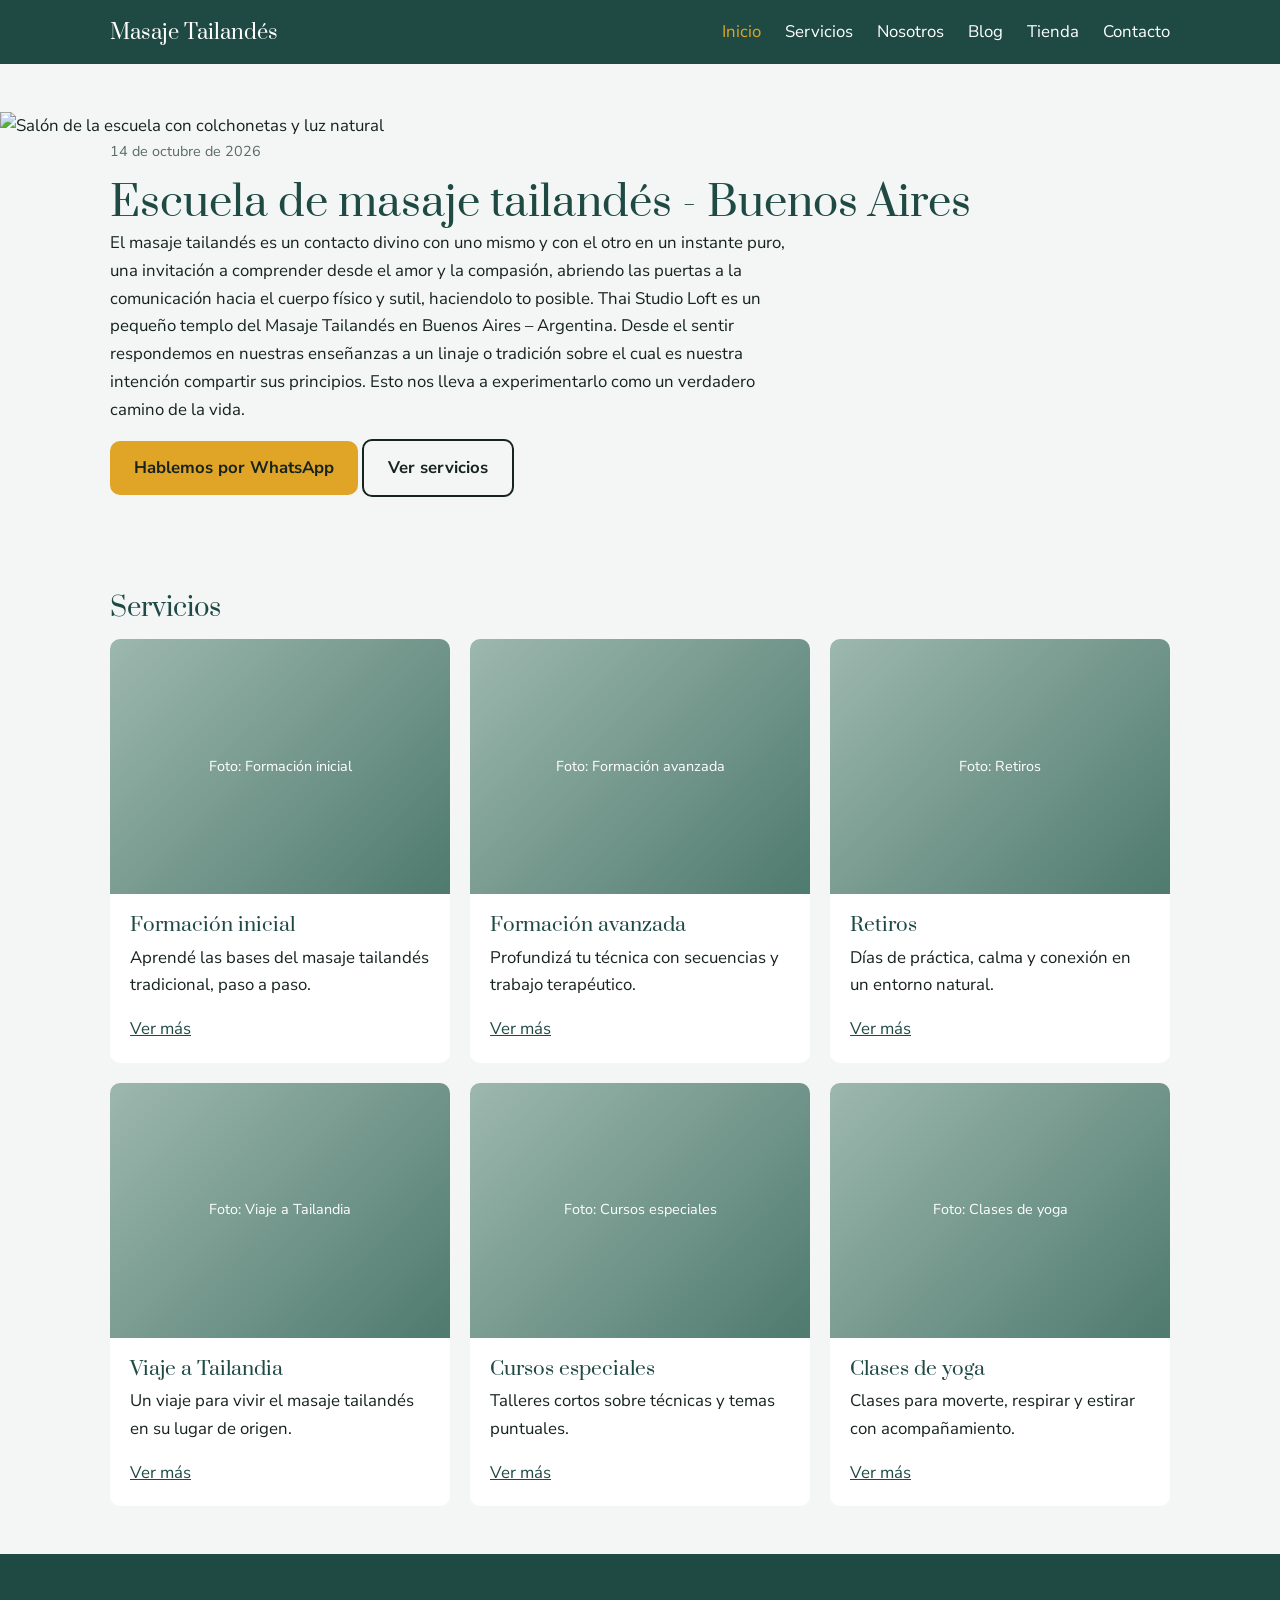
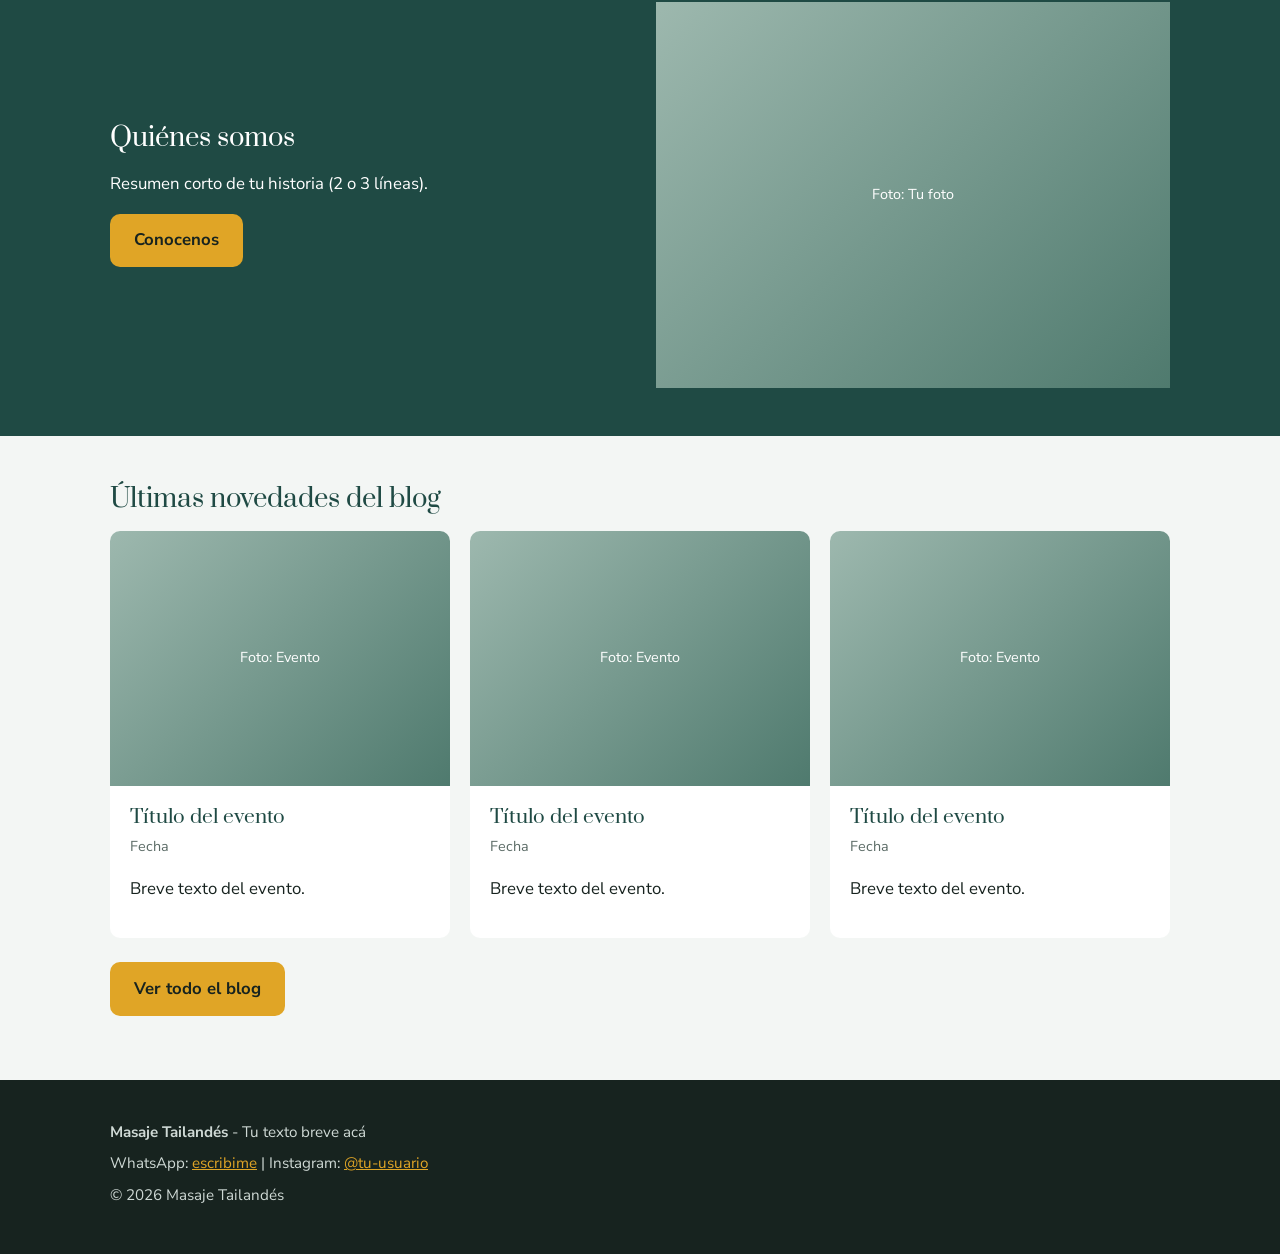
==== masaje-tailandes/index.html @ ac65d496 "esqueleto completo" ====
<!DOCTYPE html>
<html lang="es">
<head>
  <meta charset="UTF-8">
  <meta name="viewport" content="width=device-width, initial-scale=1.0">
  <title>Inicio | Masaje Tailandés</title>
  <meta name="description" content="Escuela de masaje tailandés: formaciones, retiros, viajes a Tailandia y clases de yoga.">
  <link rel="preconnect" href="https://fonts.googleapis.com">
  <link href="https://fonts.googleapis.com/css2?family=Nunito+Sans:wght@400;700&family=Prata&display=swap" rel="stylesheet">
  <link rel="stylesheet" href="css/estilos.css">
</head>
<body>
<header>
  <div class="contenedor barra">
    <a class="logo" href="index.html">Masaje Tailandés</a>
    <button class="hamburguesa" aria-label="Abrir menú" aria-expanded="false">&#9776;</button>
    <nav aria-label="Principal"><ul><li><a href="index.html" class=activo>Inicio</a></li><li><a href="servicios.html">Servicios</a><ul class="submenu"><li><a href="formacion-inicial.html">Formación inicial</a></li><li><a href="formacion-avanzada.html">Formación avanzada</a></li><li><a href="retiros.html">Retiros</a></li><li><a href="viaje-a-tailandia.html">Viaje a Tailandia</a></li><li><a href="cursos-especiales.html">Cursos especiales</a></li><li><a href="clases-de-yoga.html">Clases de yoga</a></li></ul></li><li><a href="nosotros.html">Nosotros</a></li><li><a href="blog.html">Blog</a></li><li><a href="tienda.html">Tienda</a></li><li><a href="contacto.html">Contacto</a></li></ul></nav>
  </div>
</header>
<main>
<section class="banner">
  <img src="img/portada.jpg" alt="Salón de la escuela con colchonetas y luz natural">
  <div class="contenedor">
    <p class="fecha">14 de octubre de 2026</p>
    <h1>Escuela de masaje tailandés - Buenos Aires</h1>
    <p>El masaje tailandés es un contacto divino con uno mismo y con el otro en un instante puro, una invitación a comprender desde el amor y la compasión, abriendo las puertas a la comunicación hacia el cuerpo físico y sutil, haciendolo to posible.

Thai Studio Loft es un pequeño templo del Masaje Tailandés en Buenos Aires – Argentina. 

Desde el sentir respondemos en nuestras enseñanzas a un linaje o tradición sobre el cual es nuestra intención compartir sus principios.

Esto nos lleva a experimentarlo como un verdadero camino de la vida.</p>
    <div class="botones">
      <a class="boton" href="https://wa.me/549XXXXXXXXXX?text=Hola!%20Quiero%20más%20información" target="_blank" rel="noopener">Hablemos por WhatsApp</a>
      <a class="boton boton-borde" href="servicios.html">Ver servicios</a>
    </div>
  </div>
</section>
<section><div class="contenedor"><h2>Servicios</h2><div class="grilla"><article class="tarjeta"><div class="foto"><!-- Reemplazá este div por: <img src="img/TU-FOTO.webp" alt="Formación inicial"> -->Foto: Formación inicial</div><div class="texto"><h3>Formación inicial</h3><p>Aprendé las bases del masaje tailandés tradicional, paso a paso.</p><a href="formacion-inicial.html">Ver más</a></div></article><article class="tarjeta"><div class="foto"><!-- Reemplazá este div por: <img src="img/TU-FOTO.webp" alt="Formación avanzada"> -->Foto: Formación avanzada</div><div class="texto"><h3>Formación avanzada</h3><p>Profundizá tu técnica con secuencias y trabajo terapéutico.</p><a href="formacion-avanzada.html">Ver más</a></div></article><article class="tarjeta"><div class="foto"><!-- Reemplazá este div por: <img src="img/TU-FOTO.webp" alt="Retiros"> -->Foto: Retiros</div><div class="texto"><h3>Retiros</h3><p>Días de práctica, calma y conexión en un entorno natural.</p><a href="retiros.html">Ver más</a></div></article><article class="tarjeta"><div class="foto"><!-- Reemplazá este div por: <img src="img/TU-FOTO.webp" alt="Viaje a Tailandia"> -->Foto: Viaje a Tailandia</div><div class="texto"><h3>Viaje a Tailandia</h3><p>Un viaje para vivir el masaje tailandés en su lugar de origen.</p><a href="viaje-a-tailandia.html">Ver más</a></div></article><article class="tarjeta"><div class="foto"><!-- Reemplazá este div por: <img src="img/TU-FOTO.webp" alt="Cursos especiales"> -->Foto: Cursos especiales</div><div class="texto"><h3>Cursos especiales</h3><p>Talleres cortos sobre técnicas y temas puntuales.</p><a href="cursos-especiales.html">Ver más</a></div></article><article class="tarjeta"><div class="foto"><!-- Reemplazá este div por: <img src="img/TU-FOTO.webp" alt="Clases de yoga"> -->Foto: Clases de yoga</div><div class="texto"><h3>Clases de yoga</h3><p>Clases para moverte, respirar y estirar con acompañamiento.</p><a href="clases-de-yoga.html">Ver más</a></div></article></div></div></section>
<section class="fondo-jade"><div class="contenedor dos-col"><div><h2>Quiénes somos</h2><p>Resumen corto de tu historia (2 o 3 líneas).</p><a class="boton" href="nosotros.html">Conocenos</a></div><div class="foto"><!-- Reemplazá este div por: <img src="img/TU-FOTO.webp" alt="Tu foto"> -->Foto: Tu foto</div></div></section>
<section><div class="contenedor"><h2>Últimas novedades del blog</h2><div class="grilla"><article class="tarjeta"><div class="foto"><!-- Reemplazá este div por: <img src="img/TU-FOTO.webp" alt="Evento"> -->Foto: Evento</div><div class="texto"><h3>Título del evento</h3><p class="fecha">Fecha</p><p>Breve texto del evento.</p></div></article><article class="tarjeta"><div class="foto"><!-- Reemplazá este div por: <img src="img/TU-FOTO.webp" alt="Evento"> -->Foto: Evento</div><div class="texto"><h3>Título del evento</h3><p class="fecha">Fecha</p><p>Breve texto del evento.</p></div></article><article class="tarjeta"><div class="foto"><!-- Reemplazá este div por: <img src="img/TU-FOTO.webp" alt="Evento"> -->Foto: Evento</div><div class="texto"><h3>Título del evento</h3><p class="fecha">Fecha</p><p>Breve texto del evento.</p></div></article></div><p style="margin-top:1.5rem"><a class="boton" href="blog.html">Ver todo el blog</a></p></div></section>
</main>
<footer>
  <div class="contenedor">
    <p><strong>Masaje Tailandés</strong> - Tu texto breve acá</p>
    <p>WhatsApp: <a href="https://wa.me/549XXXXXXXXXX" target="_blank" rel="noopener">escribime</a> | Instagram: <a href="https://instagram.com/TU-USUARIO" target="_blank" rel="noopener">@tu-usuario</a></p>
    <p>&copy; 2026 Masaje Tailandés</p>
  </div>
</footer>
<script src="js/main.js"></script>
</body>
</html>
---- masaje-tailandes/css/estilos.css ----
/* ===== 1. COLORES Y TIPOGRAFÍA (cambiá acá y se actualiza toda la web) ===== */
:root{
  --jade:#1F4A44;      /* color principal */
  --jade-claro:#E4ECE8;
  --oro:#E0A526;       /* color de acento (botones) */
  --fondo:#F3F6F4;
  --texto:#17231F;
  --blanco:#fff;
  --radio:10px;
}
*{box-sizing:border-box;margin:0;padding:0}
html{scroll-behavior:smooth}
body{font-family:'Nunito Sans',system-ui,sans-serif;background:var(--fondo);color:var(--texto);line-height:1.65;font-size:1.05rem}
h1,h2,h3{font-family:'Prata',Georgia,serif;font-weight:400;line-height:1.2;color:var(--jade)}
h1{font-size:2rem} h2{font-size:1.6rem;margin-bottom:1rem} h3{font-size:1.2rem;margin-bottom:.4rem}
p{margin-bottom:1rem;max-width:70ch}
a{color:var(--jade)}
img{max-width:100%;display:block}
:focus-visible{outline:3px solid var(--oro);outline-offset:2px}

/* ===== 2. ESTRUCTURA GENERAL ===== */
.contenedor{width:100%;max-width:1100px;margin:0 auto;padding:0 1.25rem}
section{padding:3rem 0}
.fondo-jade{background:var(--jade);color:var(--blanco)}
.fondo-jade h2,.fondo-jade h3{color:var(--blanco)}

/* ===== 3. ENCABEZADO Y MENÚ (celular primero) ===== */
header{background:var(--jade);position:sticky;top:0;z-index:10}
.barra{display:flex;flex-wrap:wrap;justify-content:space-between;align-items:center;min-height:64px}
.logo{font-family:'Prata',serif;color:var(--blanco);text-decoration:none;font-size:1.25rem}
.hamburguesa{background:none;border:2px solid var(--blanco);color:var(--blanco);font-size:1.4rem;border-radius:8px;padding:.1rem .6rem;cursor:pointer}
nav{display:none;width:100%;padding-bottom:1rem}
nav.abierto{display:block}
nav ul{list-style:none}
nav a{display:block;color:var(--blanco);text-decoration:none;padding:.55rem 0}
nav a:hover,nav a.activo{color:var(--oro)}
.submenu{padding-left:1rem}

/* ===== 4. BOTONES ===== */
.boton{display:inline-block;background:var(--oro);color:var(--texto);padding:.8rem 1.5rem;border-radius:var(--radio);text-decoration:none;font-weight:700}
.boton:hover{filter:brightness(1.08)}
.boton-borde{background:none;border:2px solid currentColor;color:inherit}

/* ===== 5. PORTADA ===== */
.portada{background:var(--jade);color:var(--blanco);padding:4rem 0}
.portada h1{color:var(--blanco);font-size:2.4rem;margin-bottom:1rem}
.portada .botones{display:flex;gap:.75rem;flex-wrap:wrap;margin-top:1.5rem}
.cabecera-pagina{background:var(--jade-claro);padding:2.5rem 0}

/* ===== 6. TARJETAS (1 columna celular, 2 tablet, 3 computadora) ===== */
.grilla{display:grid;grid-template-columns:1fr;gap:1.25rem}
.tarjeta{background:var(--blanco);border-radius:var(--radio);overflow:hidden;display:flex;flex-direction:column}
.tarjeta .texto{padding:1.25rem;display:flex;flex-direction:column;flex:1}
.tarjeta .texto p{flex:1}
.foto{aspect-ratio:4/3;background:linear-gradient(135deg,#9db8ae,#4f7a6e);display:grid;place-items:center;color:var(--blanco);font-size:.9rem;text-align:center;padding:1rem}
img{object-fit:cover}
.fecha{font-size:.9rem;color:#5b6b66}
.dos-col{display:grid;grid-template-columns:1fr;gap:2rem;align-items:center}
.precio{font-weight:700;font-size:1.15rem;margin-bottom:.75rem}
.datos{list-style:none;margin-bottom:1.5rem}
.datos li{padding:.4rem 0;border-bottom:1px solid var(--jade-claro)}

/* ===== 7. FORMULARIO Y PIE ===== */
label{display:block;font-weight:700;margin:1rem 0 .3rem}
input,textarea{width:100%;padding:.7rem;border:1px solid #9aa9a3;border-radius:8px;font:inherit}
footer{background:var(--texto);color:#cfd9d5;padding:2.5rem 0;font-size:.95rem}
footer a{color:var(--oro)}
footer p{margin-bottom:.4rem}

/* ===== 8. TABLET (desde 768px) ===== */
@media (min-width:768px){
  h1{font-size:2.6rem} .portada h1{font-size:3.2rem}
  .grilla{grid-template-columns:repeat(2,1fr)}
  .dos-col{grid-template-columns:1fr 1fr}
}

/* ===== 9. COMPUTADORA (desde 1024px) ===== */
@media (min-width:1024px){
  .hamburguesa{display:none}
  nav{display:block;width:auto;padding:0}
  nav>ul{display:flex;gap:1.5rem}
  nav li{position:relative}
  .submenu{display:none;position:absolute;top:100%;left:-1rem;background:var(--jade);min-width:230px;padding:.5rem 1rem;border-radius:0 0 var(--radio) var(--radio)}
  li:hover>.submenu,li:focus-within>.submenu{display:block}
  .grilla{grid-template-columns:repeat(3,1fr)}
}
@media (prefers-reduced-motion:reduce){html{scroll-behavior:auto}}
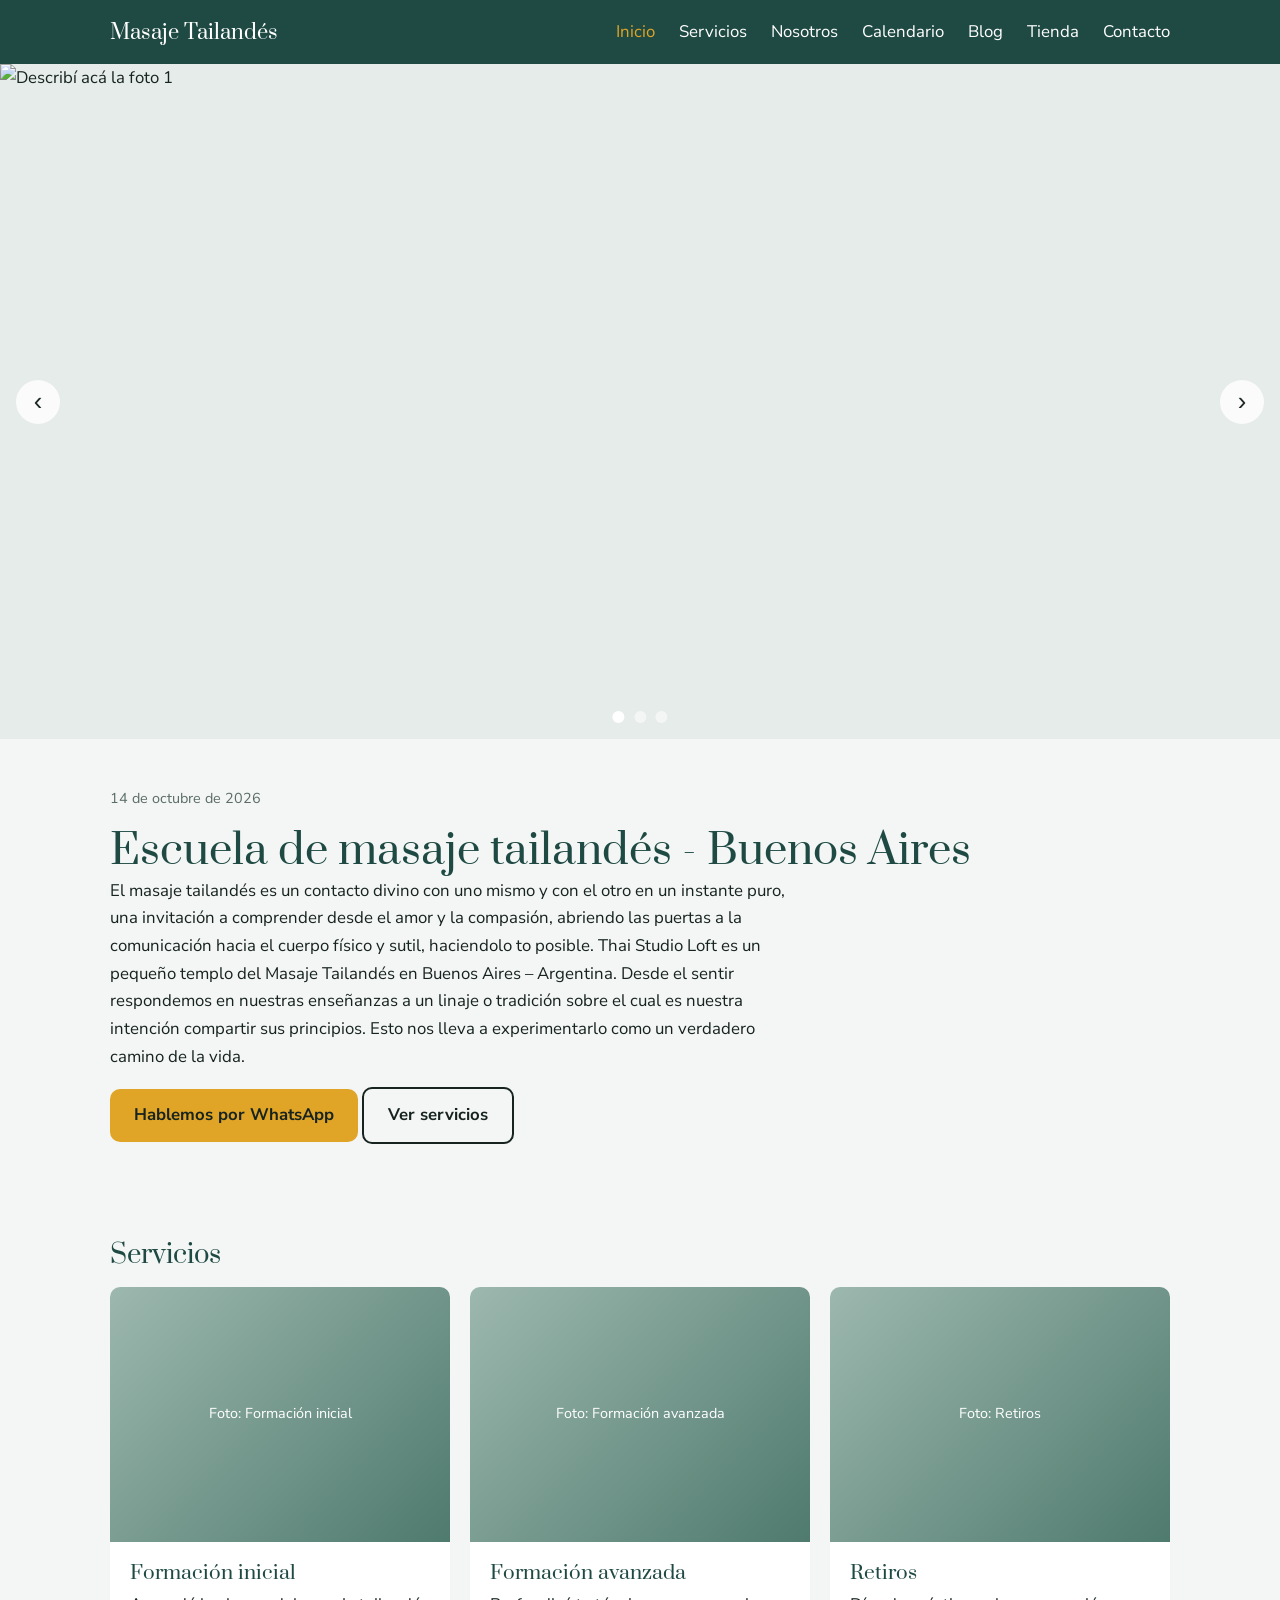
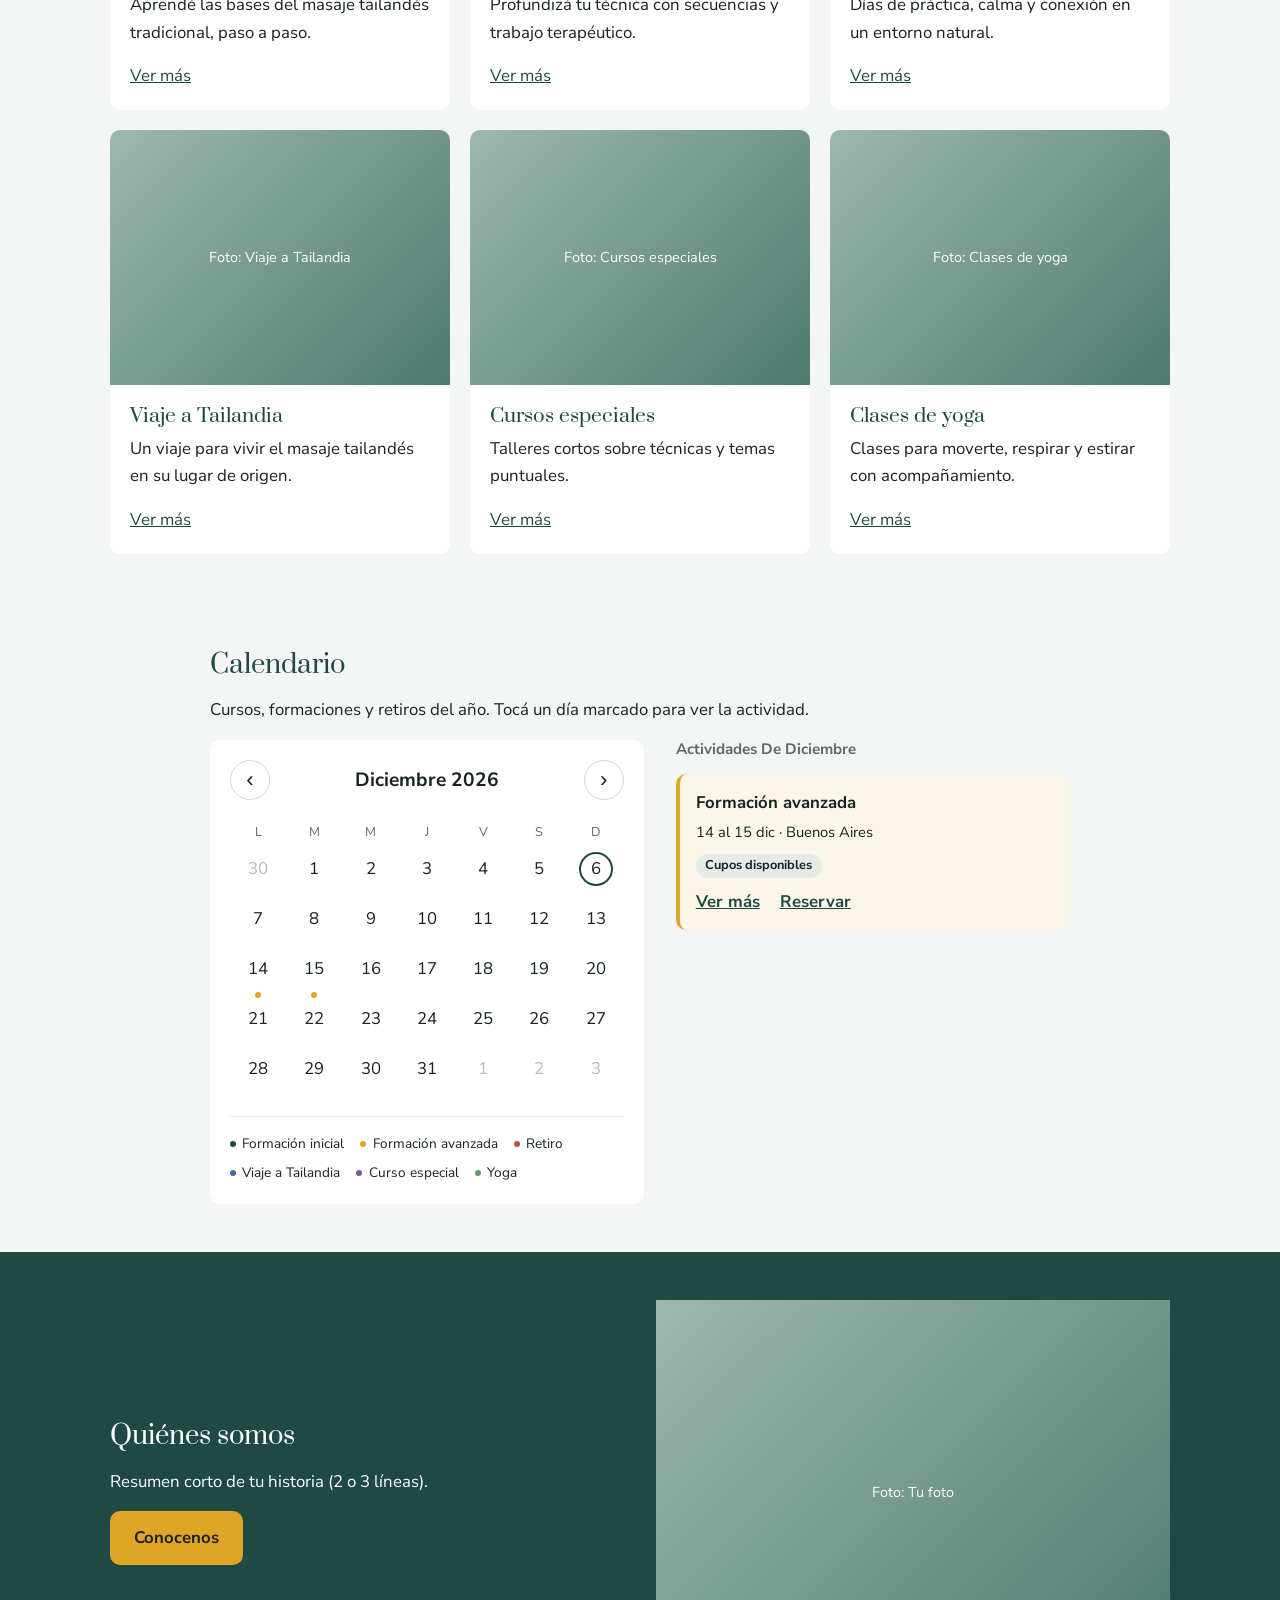
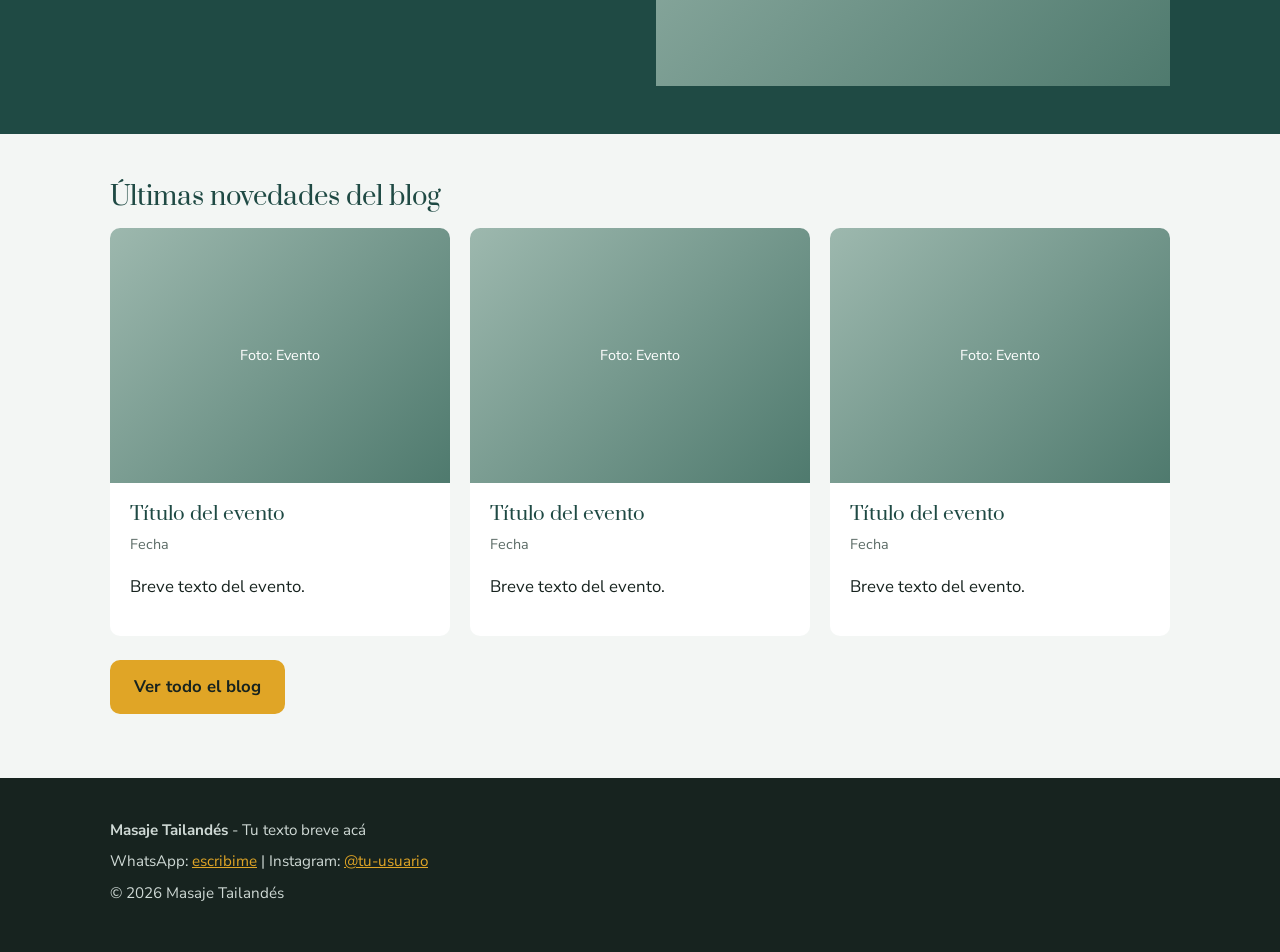
==== commit 061eef2d: "Agrega carrusel, calendario y link en el menú" ====
--- a/masaje-tailandes/index.html
+++ b/masaje-tailandes/index.html
@@ -8,18 +8,28 @@
   <link rel="preconnect" href="https://fonts.googleapis.com">
   <link href="https://fonts.googleapis.com/css2?family=Nunito+Sans:wght@400;700&family=Prata&display=swap" rel="stylesheet">
   <link rel="stylesheet" href="css/estilos.css">
+  <link rel="stylesheet" href="css/carrusel.css">
+  <link rel="stylesheet" href="css/calendario.css">
 </head>
 <body>
 <header>
   <div class="contenedor barra">
     <a class="logo" href="index.html">Masaje Tailandés</a>
     <button class="hamburguesa" aria-label="Abrir menú" aria-expanded="false">&#9776;</button>
-    <nav aria-label="Principal"><ul><li><a href="index.html" class=activo>Inicio</a></li><li><a href="servicios.html">Servicios</a><ul class="submenu"><li><a href="formacion-inicial.html">Formación inicial</a></li><li><a href="formacion-avanzada.html">Formación avanzada</a></li><li><a href="retiros.html">Retiros</a></li><li><a href="viaje-a-tailandia.html">Viaje a Tailandia</a></li><li><a href="cursos-especiales.html">Cursos especiales</a></li><li><a href="clases-de-yoga.html">Clases de yoga</a></li></ul></li><li><a href="nosotros.html">Nosotros</a></li><li><a href="blog.html">Blog</a></li><li><a href="tienda.html">Tienda</a></li><li><a href="contacto.html">Contacto</a></li></ul></nav>
+    <nav aria-label="Principal"><ul><li><a href="index.html" class=activo>Inicio</a></li><li><a href="servicios.html">Servicios</a><ul class="submenu"><li><a href="formacion-inicial.html">Formación inicial</a></li><li><a href="formacion-avanzada.html">Formación avanzada</a></li><li><a href="retiros.html">Retiros</a></li><li><a href="viaje-a-tailandia.html">Viaje a Tailandia</a></li><li><a href="cursos-especiales.html">Cursos especiales</a></li><li><a href="clases-de-yoga.html">Clases de yoga</a></li></ul></li><li><a href="nosotros.html">Nosotros</a></li><li><a href="calendario.html">Calendario</a></li><li><a href="blog.html">Blog</a></li><li><a href="tienda.html">Tienda</a></li><li><a href="contacto.html">Contacto</a></li></ul></nav>
   </div>
 </header>
 <main>
+<!-- CARRUSEL: para cambiar fotos, reemplazá el src y el alt de cada img. Para agregar una foto, copiá una línea <img ...> entera. -->
+<section class="carrusel" aria-label="Fotos de la escuela">
+  <img class="carrusel-foto activa" src="img/carrusel-1.jpg" alt="Describí acá la foto 1">
+  <img class="carrusel-foto" src="img/carrusel-2.jpg" alt="Describí acá la foto 2">
+  <img class="carrusel-foto" src="img/carrusel-3.jpg" alt="Describí acá la foto 3">
+  <button class="carrusel-btn carrusel-ant" type="button" aria-label="Foto anterior">&#8249;</button>
+  <button class="carrusel-btn carrusel-sig" type="button" aria-label="Foto siguiente">&#8250;</button>
+  <div class="carrusel-puntos"></div>
+</section>
 <section class="banner">
-  <img src="img/portada.jpg" alt="Salón de la escuela con colchonetas y luz natural">
   <div class="contenedor">
     <p class="fecha">14 de octubre de 2026</p>
     <h1>Escuela de masaje tailandés - Buenos Aires</h1>
@@ -37,6 +47,29 @@
   </div>
 </section>
 <section><div class="contenedor"><h2>Servicios</h2><div class="grilla"><article class="tarjeta"><div class="foto"><!-- Reemplazá este div por: <img src="img/TU-FOTO.webp" alt="Formación inicial"> -->Foto: Formación inicial</div><div class="texto"><h3>Formación inicial</h3><p>Aprendé las bases del masaje tailandés tradicional, paso a paso.</p><a href="formacion-inicial.html">Ver más</a></div></article><article class="tarjeta"><div class="foto"><!-- Reemplazá este div por: <img src="img/TU-FOTO.webp" alt="Formación avanzada"> -->Foto: Formación avanzada</div><div class="texto"><h3>Formación avanzada</h3><p>Profundizá tu técnica con secuencias y trabajo terapéutico.</p><a href="formacion-avanzada.html">Ver más</a></div></article><article class="tarjeta"><div class="foto"><!-- Reemplazá este div por: <img src="img/TU-FOTO.webp" alt="Retiros"> -->Foto: Retiros</div><div class="texto"><h3>Retiros</h3><p>Días de práctica, calma y conexión en un entorno natural.</p><a href="retiros.html">Ver más</a></div></article><article class="tarjeta"><div class="foto"><!-- Reemplazá este div por: <img src="img/TU-FOTO.webp" alt="Viaje a Tailandia"> -->Foto: Viaje a Tailandia</div><div class="texto"><h3>Viaje a Tailandia</h3><p>Un viaje para vivir el masaje tailandés en su lugar de origen.</p><a href="viaje-a-tailandia.html">Ver más</a></div></article><article class="tarjeta"><div class="foto"><!-- Reemplazá este div por: <img src="img/TU-FOTO.webp" alt="Cursos especiales"> -->Foto: Cursos especiales</div><div class="texto"><h3>Cursos especiales</h3><p>Talleres cortos sobre técnicas y temas puntuales.</p><a href="cursos-especiales.html">Ver más</a></div></article><article class="tarjeta"><div class="foto"><!-- Reemplazá este div por: <img src="img/TU-FOTO.webp" alt="Clases de yoga"> -->Foto: Clases de yoga</div><div class="texto"><h3>Clases de yoga</h3><p>Clases para moverte, respirar y estirar con acompañamiento.</p><a href="clases-de-yoga.html">Ver más</a></div></article></div></div></section>
+<!-- CALENDARIO: mismo bloque que calendario.html. Los eventos se editan en js/eventos.js -->
+<section class="calendario">
+  <div class="contenedor">
+    <h2>Calendario</h2>
+    <p>Cursos, formaciones y retiros del año. Tocá un día marcado para ver la actividad.</p>
+  </div>
+  <div class="contenedor cal-layout">
+
+    <div class="cal">
+      <div class="cal-cabecera">
+        <button id="cal-ant" type="button" aria-label="Mes anterior">&#8249;</button>
+        <h2 id="cal-titulo"></h2>
+        <button id="cal-sig" type="button" aria-label="Mes siguiente">&#8250;</button>
+      </div>
+      <div class="cal-semana"><span>L</span><span>M</span><span>M</span><span>J</span><span>V</span><span>S</span><span>D</span></div>
+      <div class="cal-dias" id="cal-dias"></div>
+      <ul class="cal-leyenda" id="cal-leyenda"></ul>
+    </div>
+
+    <div class="cal-panel" id="cal-panel" aria-live="polite"></div>
+
+  </div>
+</section>
 <section class="fondo-jade"><div class="contenedor dos-col"><div><h2>Quiénes somos</h2><p>Resumen corto de tu historia (2 o 3 líneas).</p><a class="boton" href="nosotros.html">Conocenos</a></div><div class="foto"><!-- Reemplazá este div por: <img src="img/TU-FOTO.webp" alt="Tu foto"> -->Foto: Tu foto</div></div></section>
 <section><div class="contenedor"><h2>Últimas novedades del blog</h2><div class="grilla"><article class="tarjeta"><div class="foto"><!-- Reemplazá este div por: <img src="img/TU-FOTO.webp" alt="Evento"> -->Foto: Evento</div><div class="texto"><h3>Título del evento</h3><p class="fecha">Fecha</p><p>Breve texto del evento.</p></div></article><article class="tarjeta"><div class="foto"><!-- Reemplazá este div por: <img src="img/TU-FOTO.webp" alt="Evento"> -->Foto: Evento</div><div class="texto"><h3>Título del evento</h3><p class="fecha">Fecha</p><p>Breve texto del evento.</p></div></article><article class="tarjeta"><div class="foto"><!-- Reemplazá este div por: <img src="img/TU-FOTO.webp" alt="Evento"> -->Foto: Evento</div><div class="texto"><h3>Título del evento</h3><p class="fecha">Fecha</p><p>Breve texto del evento.</p></div></article></div><p style="margin-top:1.5rem"><a class="boton" href="blog.html">Ver todo el blog</a></p></div></section>
 </main>
@@ -48,5 +81,8 @@
   </div>
 </footer>
 <script src="js/main.js"></script>
+<script src="js/carrusel.js"></script>
+<script src="js/eventos.js"></script>
+<script src="js/calendario.js"></script>
 </body>
 </html>
--- a/masaje-tailandes/css/carrusel.css
+++ b/masaje-tailandes/css/carrusel.css
@@ -0,0 +1,23 @@
+/* ===== CARRUSEL DE PORTADA ===== */
+/* Fotos recomendadas: 1920 x 1080 px, todas del mismo tamaño */
+.carrusel{position:relative;width:100%;aspect-ratio:16/9;max-height:75vh;overflow:hidden;background:#e6ece9}
+.carrusel-foto{position:absolute;inset:0;width:100%;height:100%;object-fit:cover;opacity:0;transition:opacity .8s ease}
+.carrusel-foto.activa{opacity:1}
+
+.carrusel-btn{position:absolute;top:50%;transform:translateY(-50%);width:44px;height:44px;border-radius:50%;border:0;background:rgba(255,255,255,.8);color:#1f2a27;font-size:1.6rem;line-height:1;cursor:pointer;z-index:2}
+.carrusel-ant{left:1rem}
+.carrusel-sig{right:1rem}
+
+.carrusel-puntos{position:absolute;bottom:1rem;left:50%;transform:translateX(-50%);display:flex;gap:.6rem;z-index:2}
+.carrusel-punto{width:12px;height:12px;border-radius:50%;border:0;padding:0;background:rgba(255,255,255,.55);cursor:pointer}
+.carrusel-punto.activo{background:#fff}
+
+/* En celular la foto se ve un poco más alta (recorta los costados) */
+@media (max-width:700px){
+  .carrusel{aspect-ratio:4/3}
+  .carrusel-btn{width:36px;height:36px;font-size:1.3rem}
+}
+
+@media (prefers-reduced-motion:reduce){
+  .carrusel-foto{transition:none}
+}
--- a/masaje-tailandes/css/calendario.css
+++ b/masaje-tailandes/css/calendario.css
@@ -0,0 +1,31 @@
+/* ===== CALENDARIO (grilla de mes) ===== */
+.calendario .contenedor{max-width:900px}
+.cal-layout{display:grid;grid-template-columns:1fr;gap:2rem;align-items:start}
+.cal{background:var(--blanco);border-radius:var(--radio);padding:1.25rem}
+.cal-cabecera{display:flex;justify-content:space-between;align-items:center;margin-bottom:1rem}
+.cal-cabecera h2{font-family:'Nunito Sans',sans-serif;font-weight:700;color:var(--texto);font-size:1.2rem;margin:0;text-transform:capitalize}
+.cal-cabecera button{width:40px;height:40px;border-radius:50%;border:1px solid #cfd9d5;background:var(--blanco);color:var(--texto);font-size:1.4rem;line-height:1;cursor:pointer}
+.cal-cabecera button:disabled{opacity:.3;cursor:default}
+.cal-semana,.cal-dias{display:grid;grid-template-columns:repeat(7,1fr);text-align:center}
+.cal-semana span{font-size:.8rem;color:#5b6b66;padding:.4rem 0}
+.cal-dia{position:relative;height:50px;border:0;background:none;font:inherit;color:var(--texto);cursor:pointer;display:flex;justify-content:center;padding-top:2px}
+.cal-dia .num{width:34px;height:34px;display:grid;place-items:center;border-radius:50%}
+.cal-dia.fuera{color:#b3bdb9;cursor:default}
+.cal-dia.hoy .num{border:2px solid var(--jade)}
+.cal-dia.elegido .num{background:var(--texto);color:var(--blanco)}
+.puntos{position:absolute;bottom:2px;left:50%;transform:translateX(-50%);display:flex;gap:3px}
+.punto{display:inline-block;width:6px;height:6px;border-radius:50%}
+.cal-leyenda{list-style:none;display:flex;flex-wrap:wrap;gap:.4rem 1rem;margin-top:1rem;padding-top:1rem;border-top:1px solid var(--jade-claro);font-size:.85rem}
+.cal-leyenda li{display:flex;align-items:center;gap:.4rem}
+
+.cal-panel h3{font-family:'Nunito Sans',sans-serif;font-weight:700;color:#5b6b66;font-size:.95rem;margin-bottom:1rem;text-transform:capitalize}
+.cal-evento{border-left:4px solid var(--color);background:color-mix(in srgb,var(--color) 10%,#fff);border-radius:var(--radio);padding:.9rem 1rem;margin-bottom:.75rem}
+.cal-evento h4{font-family:'Nunito Sans',sans-serif;font-size:1.05rem;color:var(--texto);margin-bottom:.2rem}
+.cal-evento p{font-size:.92rem;margin-bottom:.4rem}
+.cal-estado{display:inline-block;font-size:.8rem;font-weight:700;padding:.1rem .6rem;border-radius:999px;background:var(--jade-claro)}
+.cal-estado.completo{background:#f3d9d4;color:#7a2a1d}
+.cal-enlaces{display:flex;gap:1.25rem;margin-top:.6rem;font-weight:700}
+
+@media (min-width:900px){
+  .cal-layout{grid-template-columns:1.1fr 1fr}   /* calendario a la izquierda, detalle a la derecha */
+}
